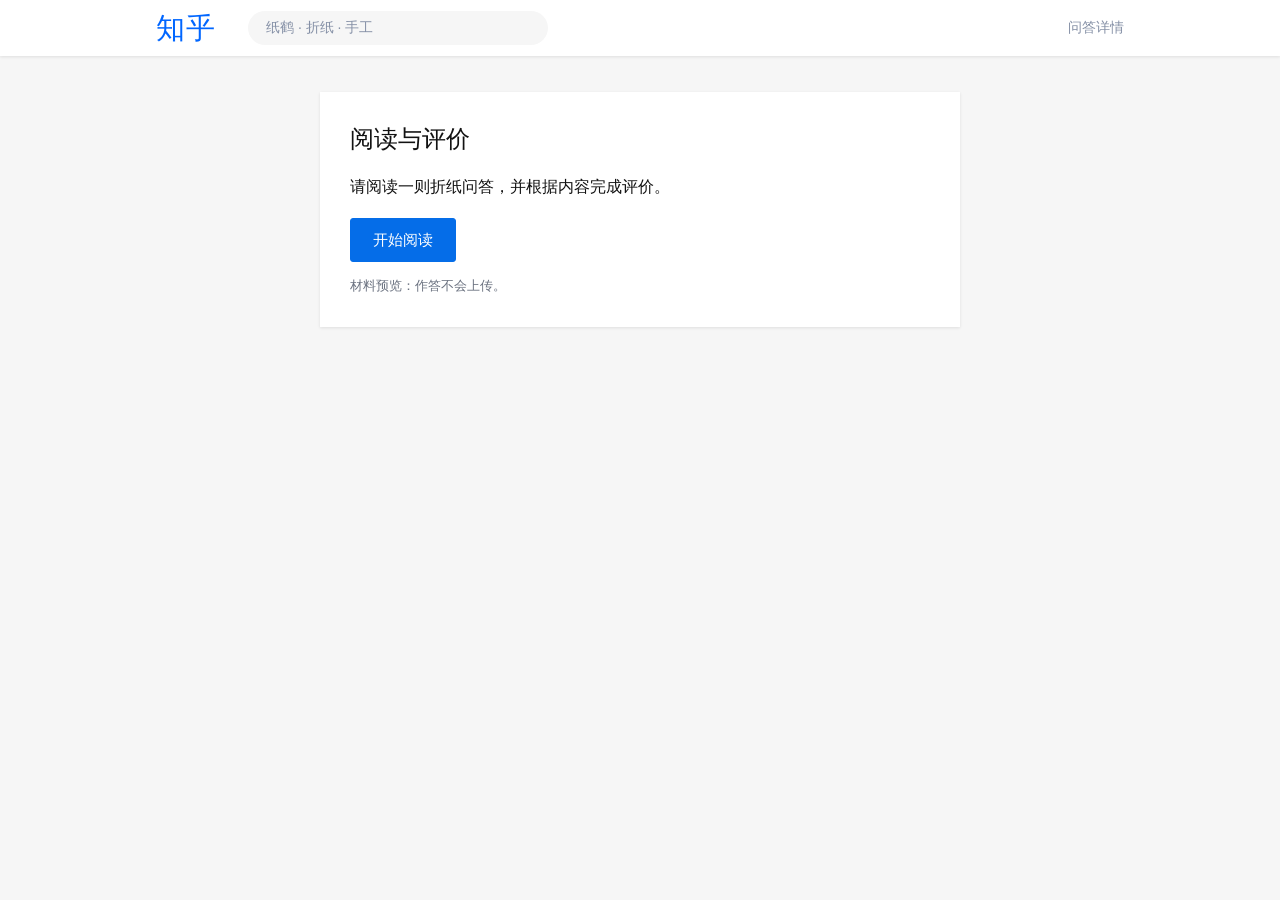
==== index.html @ 4a0b063c "Publish origami reading and questionnaire preview" ====
<!doctype html>
<html lang="zh-CN"><head><meta charset="utf-8"><meta name="viewport" content="width=device-width,initial-scale=1"><meta name="robots" content="noindex,follow"><link rel="icon" href="data:,"><title>阅读与评价</title><link rel="stylesheet" href="assets/style.css"><script src="assets/app.js" defer></script></head><body><header class="site-header"><div class="header-inner"><span class="wordmark" aria-label="知乎">知乎</span><span class="search-look">纸鹤 · 折纸 · 手工</span><span class="header-label">问答详情</span></div></header><main class="form-card entry"><h1>阅读与评价</h1><p>请阅读一则折纸问答，并根据内容完成评价。</p><a class="primary-link" id="start-link" href="start.html">开始阅读</a><p class="preview-note">材料预览：作答不会上传。</p></main></body></html>
---- assets/style.css ----
:root{color-scheme:light;font-family:-apple-system,BlinkMacSystemFont,"Segoe UI","PingFang SC","Hiragino Sans GB","Microsoft YaHei",sans-serif;color:#121212;background:#f6f6f6;font-synthesis:none}
*{box-sizing:border-box}body{margin:0}a{color:#056de8;text-decoration:none}a:hover{text-decoration:underline}button,input{font:inherit}[hidden]{display:none!important}
a:focus-visible,button:focus-visible,input:focus-visible{outline:3px solid #0057d9;outline-offset:4px}
.site-header{height:56px;background:#fff;box-shadow:0 1px 3px #1212121a;position:sticky;top:0;z-index:10}.header-inner{max-width:1000px;height:100%;margin:auto;padding:0 16px;display:flex;align-items:center;gap:32px}
.wordmark{color:#0066ff;font-size:29px;line-height:1;font-weight:600;letter-spacing:1px}.search-look{background:#f6f6f6;border-radius:20px;padding:8px 18px;font-size:14px;color:#8590a6;width:300px}.header-label{margin-left:auto;color:#8590a6;font-size:14px}
.layout{max-width:1000px;width:calc(100% - 24px);margin:12px auto 32px;display:grid;grid-template-columns:minmax(0,694px) minmax(0,296px);gap:10px}.column{min-width:0}.card{background:#fff;padding:24px;box-shadow:0 1px 3px #1212121a;margin-bottom:8px}
.topics{display:flex;gap:8px;margin-bottom:12px}.topic{font-size:12px;line-height:1.8;color:#056de8;background:#eef5ff;padding:1px 8px;border-radius:3px}h1{font-size:24px;line-height:1.45;margin:0 0 16px;font-weight:700}
.question-meta{display:flex;align-items:center;gap:18px;font-size:14px;color:#8590a6}.mock-action{background:#056de8;color:#fff;padding:6px 16px;border-radius:3px}.author{display:flex;align-items:center;gap:12px;margin-bottom:22px}.avatar{width:38px;height:38px;border-radius:3px;background:#e97c37;color:#fff;display:grid;place-items:center;font-weight:700;font-size:18px}.author-name{font-size:15px;font-weight:600}.author-description{font-size:12px;color:#8590a6;margin-top:4px}
.answer-text{font-size:16px;line-height:2;color:#1f2937;overflow-wrap:break-word}.answer-text p{margin:0 0 18px}.answer-text h2{font-size:18px;line-height:1.7;margin:26px 0 14px;padding-left:12px;border-left:4px solid #0066ff}.answer-text strong{font-weight:600}
figure{margin:20px 0 22px}.reading-image{display:block;width:100%;height:auto;border-radius:3px;border:1px solid #eee}.opening-image{aspect-ratio:12/5}.closing-image{aspect-ratio:6/5}figcaption{font-size:13px;line-height:1.7;text-align:center;color:#8590a6;margin:8px 0 0}
.image-credit{font-size:12px;line-height:1.8;color:#8590a6;margin:24px 0 0}.social-row{display:flex;align-items:center;gap:16px;margin-top:24px;padding-top:18px;border-top:1px solid #f0f0f0;color:#8590a6;font-size:14px}.vote{color:#056de8;background:#ebf3ff;padding:8px 14px;border-radius:3px}.reading-footer{margin-top:22px;border-top:1px solid #eee;padding-top:20px}.primary-link,.primary-button{display:inline-block;background:#056de8;color:white;padding:10px 22px;border:1px solid #056de8;border-radius:3px;font-size:15px;line-height:1.5;cursor:pointer}.primary-link:hover{text-decoration:none;background:#005ccd}.preview-note{font-size:13px;color:#6b7280;line-height:1.7;margin:12px 0 0}
.related-card{padding:18px}.related-title{font-size:15px;margin:0 0 18px}.related-item{font-size:14px;color:#056de8;line-height:1.7;margin:0 0 16px}
.form-card{max-width:760px;width:calc(100% - 24px);margin:24px auto 40px;padding:30px;background:white;box-shadow:0 1px 3px #1212121a}.entry{max-width:640px;margin-top:36px}.form-card p{line-height:1.8}.scale-note{font-size:14px;color:#5e6876;background:#f7f9fc;padding:12px 16px}.questionnaire fieldset{border:0;padding:0;margin:26px 0 32px;min-width:0;scroll-margin-top:80px}.questionnaire legend{font-size:16px;line-height:1.8;margin-bottom:12px;padding:0}.rating{display:grid;grid-template-columns:repeat(7,minmax(0,1fr));gap:7px}.rating label{display:flex;align-items:center;justify-content:center;gap:5px;min-height:48px;background:#f7f9fc;border:1px solid #dbe0e8;border-radius:3px;cursor:pointer}.rating label:has(input:checked){border-color:#056de8;background:#edf4ff;color:#005ccd}.rating input{width:16px;height:16px;margin:0;accent-color:#056de8}.scale-ends{display:flex;justify-content:space-between;margin-top:8px;font-size:12px;color:#6b7280}.completion{border:1px solid #dbe0e8;padding:16px;margin-top:20px;line-height:1.8}.completion p{margin:6px 0 0}.form-status{font-size:14px;color:#b42318}.back-link{display:inline-block;margin-top:24px;font-size:14px}
@media(max-width:760px){.layout{display:block}.related-column{display:none}.header-inner{gap:20px}.search-look{width:auto;flex:1;max-width:300px}.header-label{display:none}.card{padding:20px}.form-card{padding:24px}.social-row{gap:12px;flex-wrap:wrap}}
@media(max-width:420px){h1{font-size:21px}.layout{width:100%;margin-top:8px}.card{padding:18px}.answer-text{font-size:16px}.header-inner{padding:0 18px;gap:20px}.search-look{font-size:12px;padding:8px 12px}.form-card{padding:20px 16px}.rating{gap:4px}.rating label{flex-direction:column;gap:4px}.question-meta{font-size:13px;gap:12px}}
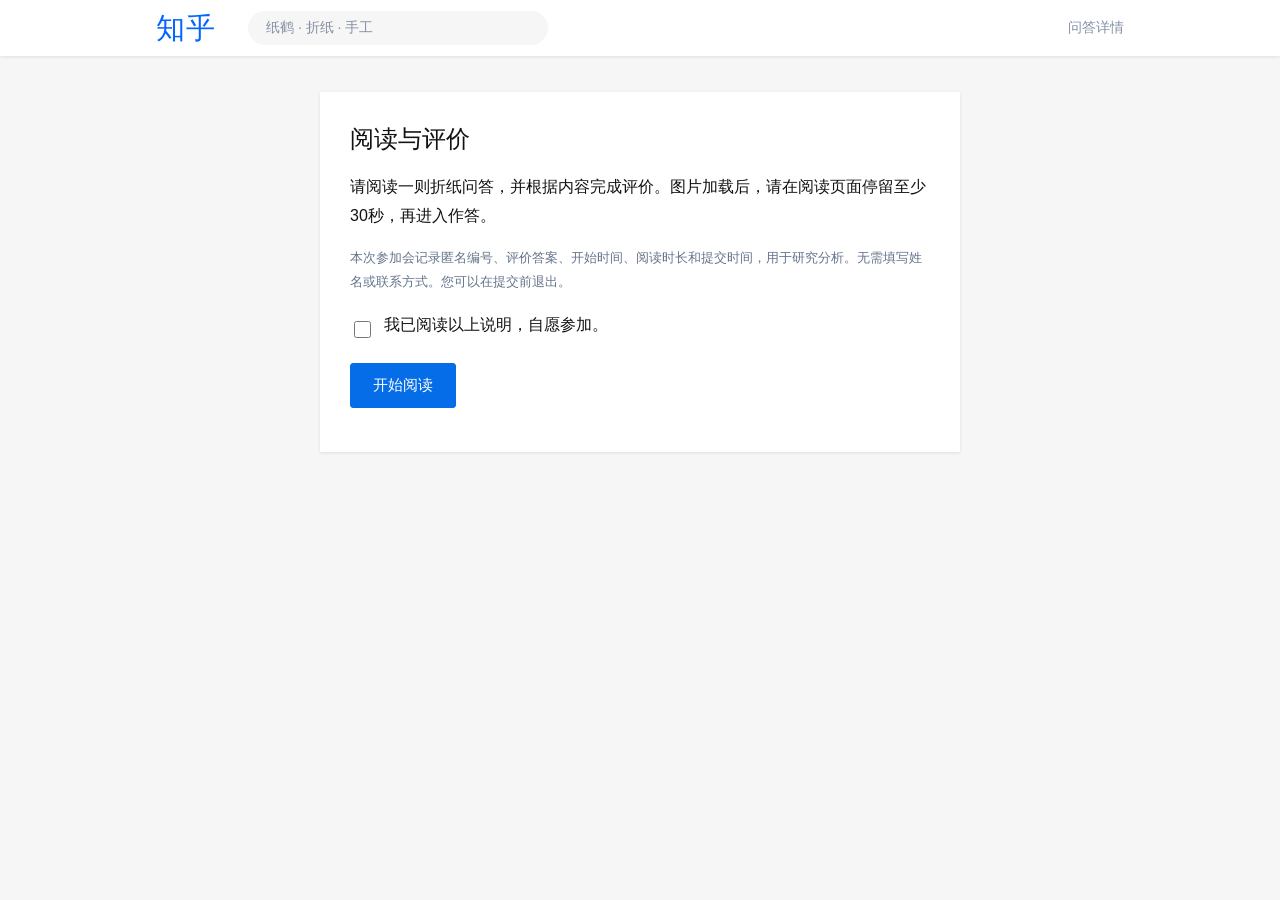
==== commit b642daa6: "Enable anonymous pilot submissions and 30-second reading flow" ====
--- a/index.html
+++ b/index.html
@@ -1,2 +1 @@
-<!doctype html>
-<html lang="zh-CN"><head><meta charset="utf-8"><meta name="viewport" content="width=device-width,initial-scale=1"><meta name="robots" content="noindex,follow"><link rel="icon" href="data:,"><title>阅读与评价</title><link rel="stylesheet" href="assets/style.css"><script src="assets/app.js" defer></script></head><body><header class="site-header"><div class="header-inner"><span class="wordmark" aria-label="知乎">知乎</span><span class="search-look">纸鹤 · 折纸 · 手工</span><span class="header-label">问答详情</span></div></header><main class="form-card entry"><h1>阅读与评价</h1><p>请阅读一则折纸问答，并根据内容完成评价。</p><a class="primary-link" id="start-link" href="start.html">开始阅读</a><p class="preview-note">材料预览：作答不会上传。</p></main></body></html>
+<!doctype html><html lang="zh-CN"><head><meta charset="utf-8"><meta name="viewport" content="width=device-width,initial-scale=1"><meta name="robots" content="noindex,follow"><link rel="icon" href="data:,"><title>阅读与评价</title><link rel="stylesheet" href="assets/style.css"><script src="assets/config.js" defer></script><script src="assets/app.js" defer></script></head><body data-page="entry"><header class="site-header"><div class="header-inner"><span class="wordmark" aria-label="知乎">知乎</span><span class="search-look">纸鹤 · 折纸 · 手工</span><span class="header-label">问答详情</span></div></header><noscript><p class="form-card">本次参加需要启用浏览器脚本，以记录阅读时间和保存答卷。请启用后从首页开始。</p></noscript><main class="form-card entry"><h1>阅读与评价</h1><p>请阅读一则折纸问答，并根据内容完成评价。图片加载后，请在阅读页面停留至少30秒，再进入作答。</p><p class="flow-note">本次参加会记录匿名编号、评价答案、开始时间、阅读时长和提交时间，用于研究分析。无需填写姓名或联系方式。您可以在提交前退出。</p><form id="entry-form"><label class="consent"><input type="checkbox" name="consent" required><span>我已阅读以上说明，自愿参加。</span></label><button class="primary-button" id="start-button" type="submit">开始阅读</button><p class="form-status" id="flow-status" role="status"></p></form></main></body></html>
--- a/assets/style.css
+++ b/assets/style.css
@@ -9,8 +9,10 @@
 .question-meta{display:flex;align-items:center;gap:18px;font-size:14px;color:#8590a6}.mock-action{background:#056de8;color:#fff;padding:6px 16px;border-radius:3px}.author{display:flex;align-items:center;gap:12px;margin-bottom:22px}.avatar{width:38px;height:38px;border-radius:3px;background:#e97c37;color:#fff;display:grid;place-items:center;font-weight:700;font-size:18px}.author-name{font-size:15px;font-weight:600}.author-description{font-size:12px;color:#8590a6;margin-top:4px}
 .answer-text{font-size:16px;line-height:2;color:#1f2937;overflow-wrap:break-word}.answer-text p{margin:0 0 18px}.answer-text h2{font-size:18px;line-height:1.7;margin:26px 0 14px;padding-left:12px;border-left:4px solid #0066ff}.answer-text strong{font-weight:600}
 figure{margin:20px 0 22px}.reading-image{display:block;width:100%;height:auto;border-radius:3px;border:1px solid #eee}.opening-image{aspect-ratio:12/5}.closing-image{aspect-ratio:6/5}figcaption{font-size:13px;line-height:1.7;text-align:center;color:#8590a6;margin:8px 0 0}
-.image-credit{font-size:12px;line-height:1.8;color:#8590a6;margin:24px 0 0}.social-row{display:flex;align-items:center;gap:16px;margin-top:24px;padding-top:18px;border-top:1px solid #f0f0f0;color:#8590a6;font-size:14px}.vote{color:#056de8;background:#ebf3ff;padding:8px 14px;border-radius:3px}.reading-footer{margin-top:22px;border-top:1px solid #eee;padding-top:20px}.primary-link,.primary-button{display:inline-block;background:#056de8;color:white;padding:10px 22px;border:1px solid #056de8;border-radius:3px;font-size:15px;line-height:1.5;cursor:pointer}.primary-link:hover{text-decoration:none;background:#005ccd}.preview-note{font-size:13px;color:#6b7280;line-height:1.7;margin:12px 0 0}
+.image-credit{font-size:12px;line-height:1.8;color:#8590a6;margin:24px 0 0}.social-row{display:flex;align-items:center;gap:16px;margin-top:24px;padding-top:18px;border-top:1px solid #f0f0f0;color:#8590a6;font-size:14px}.vote{color:#056de8;background:#ebf3ff;padding:8px 14px;border-radius:3px}.reading-footer{margin-top:22px;border-top:1px solid #eee;padding-top:20px}.primary-link,.primary-button{display:inline-block;background:#056de8;color:white;padding:10px 22px;border:1px solid #056de8;border-radius:3px;font-size:15px;line-height:1.5;cursor:pointer}.primary-link:hover{text-decoration:none;background:#005ccd}.flow-note{font-size:13px;color:#6b7280;line-height:1.7;margin:12px 0 0}
 .related-card{padding:18px}.related-title{font-size:15px;margin:0 0 18px}.related-item{font-size:14px;color:#056de8;line-height:1.7;margin:0 0 16px}
 .form-card{max-width:760px;width:calc(100% - 24px);margin:24px auto 40px;padding:30px;background:white;box-shadow:0 1px 3px #1212121a}.entry{max-width:640px;margin-top:36px}.form-card p{line-height:1.8}.scale-note{font-size:14px;color:#5e6876;background:#f7f9fc;padding:12px 16px}.questionnaire fieldset{border:0;padding:0;margin:26px 0 32px;min-width:0;scroll-margin-top:80px}.questionnaire legend{font-size:16px;line-height:1.8;margin-bottom:12px;padding:0}.rating{display:grid;grid-template-columns:repeat(7,minmax(0,1fr));gap:7px}.rating label{display:flex;align-items:center;justify-content:center;gap:5px;min-height:48px;background:#f7f9fc;border:1px solid #dbe0e8;border-radius:3px;cursor:pointer}.rating label:has(input:checked){border-color:#056de8;background:#edf4ff;color:#005ccd}.rating input{width:16px;height:16px;margin:0;accent-color:#056de8}.scale-ends{display:flex;justify-content:space-between;margin-top:8px;font-size:12px;color:#6b7280}.completion{border:1px solid #dbe0e8;padding:16px;margin-top:20px;line-height:1.8}.completion p{margin:6px 0 0}.form-status{font-size:14px;color:#b42318}.back-link{display:inline-block;margin-top:24px;font-size:14px}
 @media(max-width:760px){.layout{display:block}.related-column{display:none}.header-inner{gap:20px}.search-look{width:auto;flex:1;max-width:300px}.header-label{display:none}.card{padding:20px}.form-card{padding:24px}.social-row{gap:12px;flex-wrap:wrap}}
 @media(max-width:420px){h1{font-size:21px}.layout{width:100%;margin-top:8px}.card{padding:18px}.answer-text{font-size:16px}.header-inner{padding:0 18px;gap:20px}.search-look{font-size:12px;padding:8px 12px}.form-card{padding:20px 16px}.rating{gap:4px}.rating label{flex-direction:column;gap:4px}.question-meta{font-size:13px;gap:12px}}
+
+.primary-button:disabled{background:#dbe0e8;border-color:#dbe0e8;color:#64748b;cursor:not-allowed}.flow-note{font-size:13px;line-height:1.8;color:#64748b}.consent{display:flex;align-items:flex-start;gap:10px;margin:22px 0}.consent input{margin-top:6px;width:17px;height:17px}.reading-footer{min-height:120px}.reading-footer .form-status{margin-top:10px}body[data-page=reading]:not(.session-ready) .layout,body[data-page=questionnaire]:not(.session-ready) .rating-form-content{visibility:hidden}body[data-page=reading]>.connection-card{display:none}body[data-page=reading]:not(.session-ready)>.connection-card{display:block}.questionnaire fieldset:disabled{opacity:.55}.credits{font-size:14px;color:#64748b;border-top:1px solid #e5e7eb;margin-top:28px;padding-top:20px}
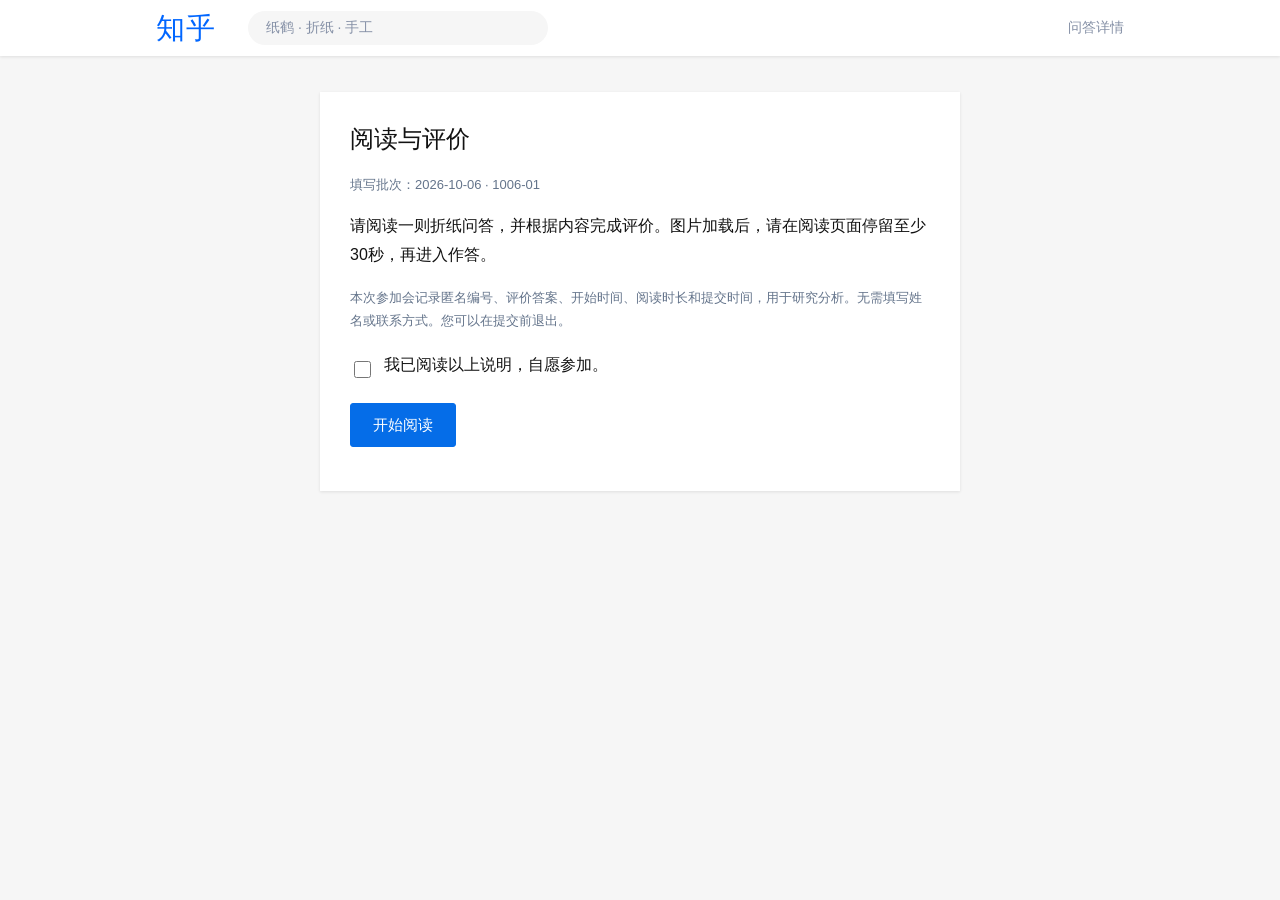
==== commit 9814c4a3: "Release 2026-10-06 batch 1006-01 with six revised questions and matching export labels" ====
--- a/index.html
+++ b/index.html
@@ -1 +1 @@
-<!doctype html><html lang="zh-CN"><head><meta charset="utf-8"><meta name="viewport" content="width=device-width,initial-scale=1"><meta name="robots" content="noindex,follow"><link rel="icon" href="data:,"><title>阅读与评价</title><link rel="stylesheet" href="assets/style.css"><script src="assets/config.js" defer></script><script src="assets/app.js" defer></script></head><body data-page="entry"><header class="site-header"><div class="header-inner"><span class="wordmark" aria-label="知乎">知乎</span><span class="search-look">纸鹤 · 折纸 · 手工</span><span class="header-label">问答详情</span></div></header><noscript><p class="form-card">本次参加需要启用浏览器脚本，以记录阅读时间和保存答卷。请启用后从首页开始。</p></noscript><main class="form-card entry"><h1>阅读与评价</h1><p>请阅读一则折纸问答，并根据内容完成评价。图片加载后，请在阅读页面停留至少30秒，再进入作答。</p><p class="flow-note">本次参加会记录匿名编号、评价答案、开始时间、阅读时长和提交时间，用于研究分析。无需填写姓名或联系方式。您可以在提交前退出。</p><form id="entry-form"><label class="consent"><input type="checkbox" name="consent" required><span>我已阅读以上说明，自愿参加。</span></label><button class="primary-button" id="start-button" type="submit">开始阅读</button><p class="form-status" id="flow-status" role="status"></p></form></main></body></html>
+<!doctype html><html lang="zh-CN"><head><meta charset="utf-8"><meta name="viewport" content="width=device-width,initial-scale=1"><meta name="robots" content="noindex,follow"><link rel="icon" href="data:,"><title>阅读与评价</title><link rel="stylesheet" href="assets/style.css?v=2026-10-06-1006-01"><script src="assets/config.js" defer></script><script src="assets/app.js?v=2026-10-06-1006-01" defer></script></head><body data-page="entry"><header class="site-header"><div class="header-inner"><span class="wordmark" aria-label="知乎">知乎</span><span class="search-look">纸鹤 · 折纸 · 手工</span><span class="header-label">问答详情</span></div></header><noscript><p class="form-card">本次参加需要启用浏览器脚本，以记录阅读时间和保存答卷。请启用后从首页开始。</p></noscript><main class="form-card entry"><h1>阅读与评价</h1><p class="flow-note">填写批次：2026-10-06 · 1006-01</p><p>请阅读一则折纸问答，并根据内容完成评价。图片加载后，请在阅读页面停留至少30秒，再进入作答。</p><p class="flow-note">本次参加会记录匿名编号、评价答案、开始时间、阅读时长和提交时间，用于研究分析。无需填写姓名或联系方式。您可以在提交前退出。</p><form id="entry-form"><label class="consent"><input type="checkbox" name="consent" required><span>我已阅读以上说明，自愿参加。</span></label><button class="primary-button" id="start-button" type="submit">开始阅读</button><p class="form-status" id="flow-status" role="status"></p></form></main></body></html>
--- a/assets/style.css
+++ b/assets/style.css
@@ -8,7 +8,7 @@
 .topics{display:flex;gap:8px;margin-bottom:12px}.topic{font-size:12px;line-height:1.8;color:#056de8;background:#eef5ff;padding:1px 8px;border-radius:3px}h1{font-size:24px;line-height:1.45;margin:0 0 16px;font-weight:700}
 .question-meta{display:flex;align-items:center;gap:18px;font-size:14px;color:#8590a6}.mock-action{background:#056de8;color:#fff;padding:6px 16px;border-radius:3px}.author{display:flex;align-items:center;gap:12px;margin-bottom:22px}.avatar{width:38px;height:38px;border-radius:3px;background:#e97c37;color:#fff;display:grid;place-items:center;font-weight:700;font-size:18px}.author-name{font-size:15px;font-weight:600}.author-description{font-size:12px;color:#8590a6;margin-top:4px}
 .answer-text{font-size:16px;line-height:2;color:#1f2937;overflow-wrap:break-word}.answer-text p{margin:0 0 18px}.answer-text h2{font-size:18px;line-height:1.7;margin:26px 0 14px;padding-left:12px;border-left:4px solid #0066ff}.answer-text strong{font-weight:600}
-figure{margin:20px 0 22px}.reading-image{display:block;width:100%;height:auto;border-radius:3px;border:1px solid #eee}.opening-image{aspect-ratio:12/5}.closing-image{aspect-ratio:6/5}figcaption{font-size:13px;line-height:1.7;text-align:center;color:#8590a6;margin:8px 0 0}
+figure{margin:20px 0 22px}.reading-image{display:block;width:95%;height:auto;margin-inline:auto;border-radius:3px;border:1px solid #eee}.opening-image,.closing-image{aspect-ratio:auto}figcaption{font-size:13px;line-height:1.7;text-align:center;color:#8590a6;margin:8px 0 0}
 .image-credit{font-size:12px;line-height:1.8;color:#8590a6;margin:24px 0 0}.social-row{display:flex;align-items:center;gap:16px;margin-top:24px;padding-top:18px;border-top:1px solid #f0f0f0;color:#8590a6;font-size:14px}.vote{color:#056de8;background:#ebf3ff;padding:8px 14px;border-radius:3px}.reading-footer{margin-top:22px;border-top:1px solid #eee;padding-top:20px}.primary-link,.primary-button{display:inline-block;background:#056de8;color:white;padding:10px 22px;border:1px solid #056de8;border-radius:3px;font-size:15px;line-height:1.5;cursor:pointer}.primary-link:hover{text-decoration:none;background:#005ccd}.flow-note{font-size:13px;color:#6b7280;line-height:1.7;margin:12px 0 0}
 .related-card{padding:18px}.related-title{font-size:15px;margin:0 0 18px}.related-item{font-size:14px;color:#056de8;line-height:1.7;margin:0 0 16px}
 .form-card{max-width:760px;width:calc(100% - 24px);margin:24px auto 40px;padding:30px;background:white;box-shadow:0 1px 3px #1212121a}.entry{max-width:640px;margin-top:36px}.form-card p{line-height:1.8}.scale-note{font-size:14px;color:#5e6876;background:#f7f9fc;padding:12px 16px}.questionnaire fieldset{border:0;padding:0;margin:26px 0 32px;min-width:0;scroll-margin-top:80px}.questionnaire legend{font-size:16px;line-height:1.8;margin-bottom:12px;padding:0}.rating{display:grid;grid-template-columns:repeat(7,minmax(0,1fr));gap:7px}.rating label{display:flex;align-items:center;justify-content:center;gap:5px;min-height:48px;background:#f7f9fc;border:1px solid #dbe0e8;border-radius:3px;cursor:pointer}.rating label:has(input:checked){border-color:#056de8;background:#edf4ff;color:#005ccd}.rating input{width:16px;height:16px;margin:0;accent-color:#056de8}.scale-ends{display:flex;justify-content:space-between;margin-top:8px;font-size:12px;color:#6b7280}.completion{border:1px solid #dbe0e8;padding:16px;margin-top:20px;line-height:1.8}.completion p{margin:6px 0 0}.form-status{font-size:14px;color:#b42318}.back-link{display:inline-block;margin-top:24px;font-size:14px}
